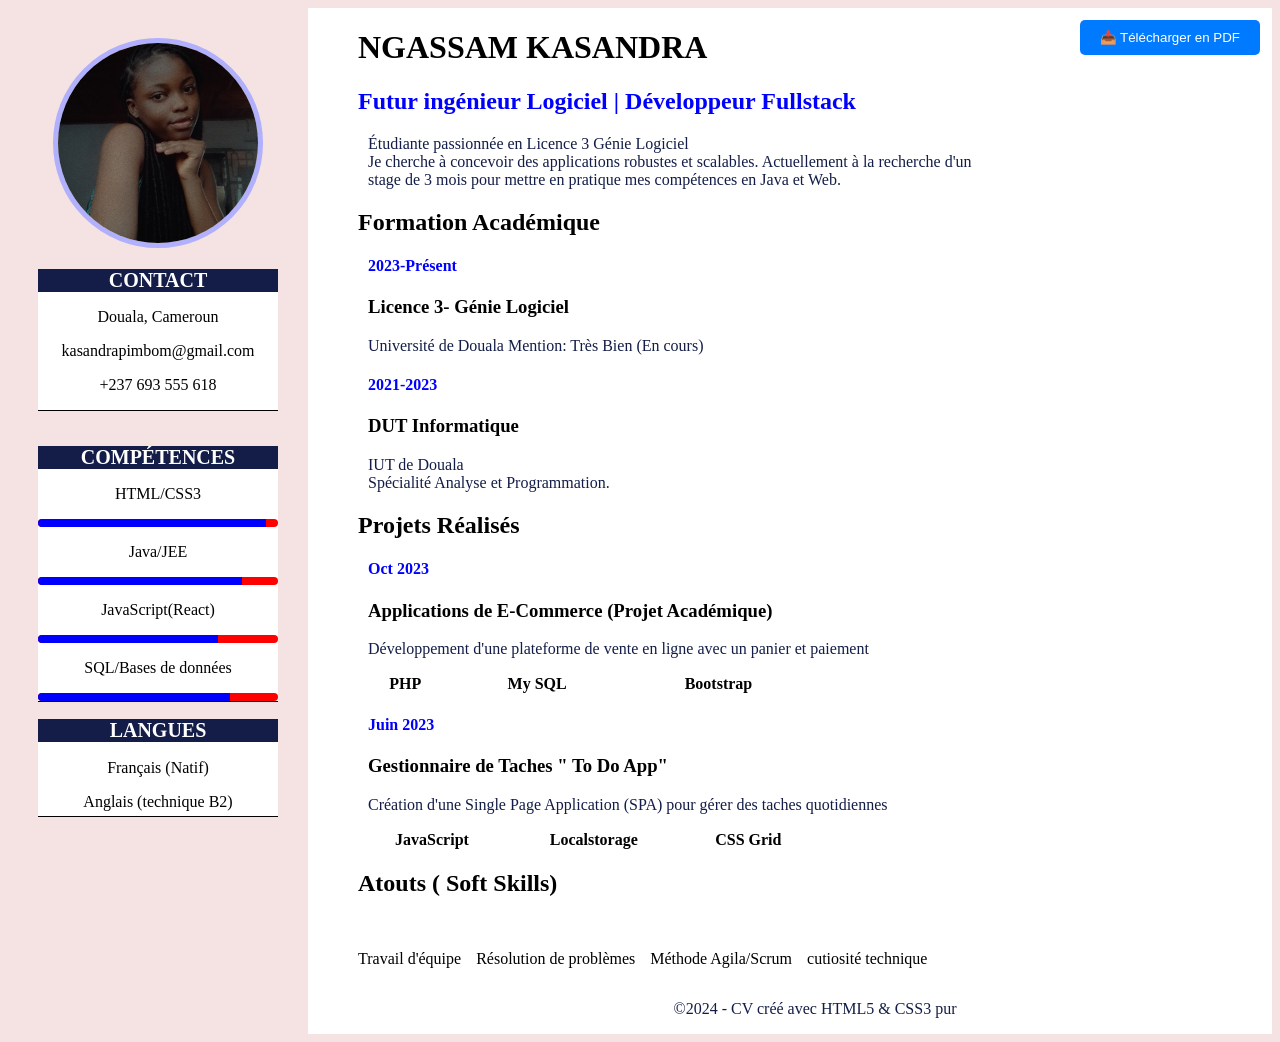
==== ressources/pages/CV.html @ 4127ed94 "index.css" ====
<!DOCTYPE html>
 <html>
 <head>
    <meta charset="UTF-8">
    <meta name="viewport" content="width=device-width, initial-scale=1.0">
    <title>Mon CV</title>
    <link rel="stylesheet" href="cv.css">
</head>
<body>
    <body>
  <button onclick="window.print()" class="download-btn">📥 Télécharger en PDF</button>
    <div class="cv-container"> 
    <aside class="sidebar">
    <img src="kach.jpeg" alt="" class="profile_pic">

 <div class="contact-info"> 
    <h2> CONTACT </h2> 
    <p> Douala, Cameroun</p>
    <p>kasandrapimbom@gmail.com</p>
    <p>+237 693 555 618</p>
    <p></p>
    </div>

    <br>

    <div class="notion">
     <h2>Compétences</h2>

     <div class="skill-box"> 
           <p class="skil"> HTML/CSS3</p>
           <div class="progress-bar" > 
           <div class="progress" style= " width: 95%;"></div>
       </div>
       </div>
        <div class="skill-box"> 
           <p class="skil"> Java/JEE</p>
           <div class="progress-bar" > 
           <div class="progress" style= " width: 85%;"></div>
       </div>
       </div>
        <div class="skill-box"> 
           <p class="skil"> JavaScript(React)</p>
           <div class="progress-bar" > 
           <div class="progress" style= " width: 75%;"></div>
       </div>
       </div>
        <div class="skill-box"> 
           <p class="skil"> SQL/Bases de données</p>
           <div class="progress-bar" > 
           <div class="progress" style= " width: 80%;"></div>
       </div>
       </div>
    </div>

    <div class="a">
     <h2> Langues</h2>
      <P class="skill">Français (Natif) </P>
      <p class="skill">Anglais (technique B2) </p>
    </div>
</aside>
      <main class="main_content">
    <h1> NGASSAM KASANDRA</h1>
    <h2 class=" np"> Futur ingénieur Logiciel | Développeur Fullstack</h2>
        <p class="texte">
            Étudiante passionnée en Licence 3 Génie Logiciel <br>
            Je cherche à concevoir des applications robustes et scalables. Actuellement à la recherche d'un <br>
            stage de 3 mois pour mettre en pratique mes compétences en Java et Web.
        </p>
    
   <div class="b"> <h2> Formation Académique</h2> </div>
    <h4> 2023-Présent </h4>
    <h3>Licence 3- Génie Logiciel</h3>
    <p class="texte">
        Université de Douala Mention: Très Bien (En cours)
    </p>
    <h4>2021-2023</h4>
    <h3> DUT Informatique</h3>
    <p class="texte">
         IUT de Douala <br>
         Spécialité Analyse et Programmation.
    </p> 
     <div class="b"><h2> Projets Réalisés</h2> </div>
    <h4> Oct 2023</h4>
    <h3> Applications de E-Commerce (Projet Académique)</h3>
    <p class="texte"> Développement d'une plateforme de vente en ligne avec un panier et paiement</p>
    <table class="off">
        <tr> 
        <th>PHP</th>
        <th>My SQL</th>
        <th>Bootstrap</th>
        </tr>
    </table>
    <h4> Juin 2023</h4>
    <h3> Gestionnaire de Taches " To Do App" </h3>
    <p class="texte">
         Création d'une Single Page Application (SPA) pour gérer des taches quotidiennes <br>
    </p>
    <table class="off">  
         <th> JavaScript</th>
         <th> Localstorage</th> 
         <th> CSS Grid</th>
    </table>

   <div class="b"> <h2> Atouts ( Soft Skills)</h2> <br> </div>
    <div class="la"> 
         <p>Travail d'équipe </p>
         <p>Résolution de problèmes</p> 
         <p>Méthode Agila/Scrum</p>
         <p>cutiosité technique </p>
     </div>
     <footer>
        <p>&copy;2024 - CV créé avec HTML5 & CSS3 pur </p>
     </footer>
    
     </main>
   </div>
  </body>
---- ressources/pages/cv.css ----
/*---       1.declaration des variables ---*/
:root{
    --principal: rgb(176, 176, 252);
    --secondaire: rgb(19, 29, 71);
    --text: black;
    --bgcolor:rgb(245, 226, 226);

}
body{
    background-color: var(--bgcolor);
    display: flex;
    justify-content: center;
}
.cv-container{
    background-color: white;
    width: 100%;
    display: grid;
    grid-template-columns: 300px 1fr;
}
.sidebar{
    background-color: var(--bgcolor);
    padding: 30px;
    text-align: center;
}
.sidebar h2{
    font-size: 20px;
    margin: bottom 20px ;
    color: white;
    background-color: var(--secondaire);
    text-transform: uppercase;
    border-bottom: 1px;
    
}
.profile_pic{
    width: 200px;
    height: 200px;
    border: 5px solid var(--principal);
    border-radius: 50%;
    object-fit: cover;
}
.profile_pic:hover{
   transform: scale(1.05) rotate(3deg);
   border-color: var(--secondaire);
}
.contact-info,.notion,.a{
    background-color: white;
    border-bottom: 1px solid black;

}
.skill{
  margin-bottom: 5px;

}
.progress-bar{
    width: 100%;
    height: 8px;
    background-color: red;
    border-radius: 4px;
    overflow: hidden;
}
.progress{
    height: 100%;
    width: 0%;
    background-color: blue;
}
.main_content{
    padding-left: 50px;
}
.texte{
    color:var(--secondaire);
    padding-left: 10px;
}
.np{
    color: blue;
}
.off{
  border-collapse: collapse;
  width: 50%;
  padding-left: 10px;
  
}
.la{
    display: flex;
    gap: 15px;
}
h3{
    padding-left: 10px;
}
h4{
    color: blue;
    padding-left: 10px;
}
.download-btn {
  position: fixed;
  top: 20px;
  right: 20px;
  background: #007bff;
  color: white;
  padding: 10px 20px;
  border: none;
  border-radius: 5px;
  cursor: pointer;
  z-index: 1000;
}

/* Quand on imprime, on cache le bouton */
@media print {
  .download-btn { display: none; }
}
footer{
    text-align: center;
    color: var(--secondaire);
}
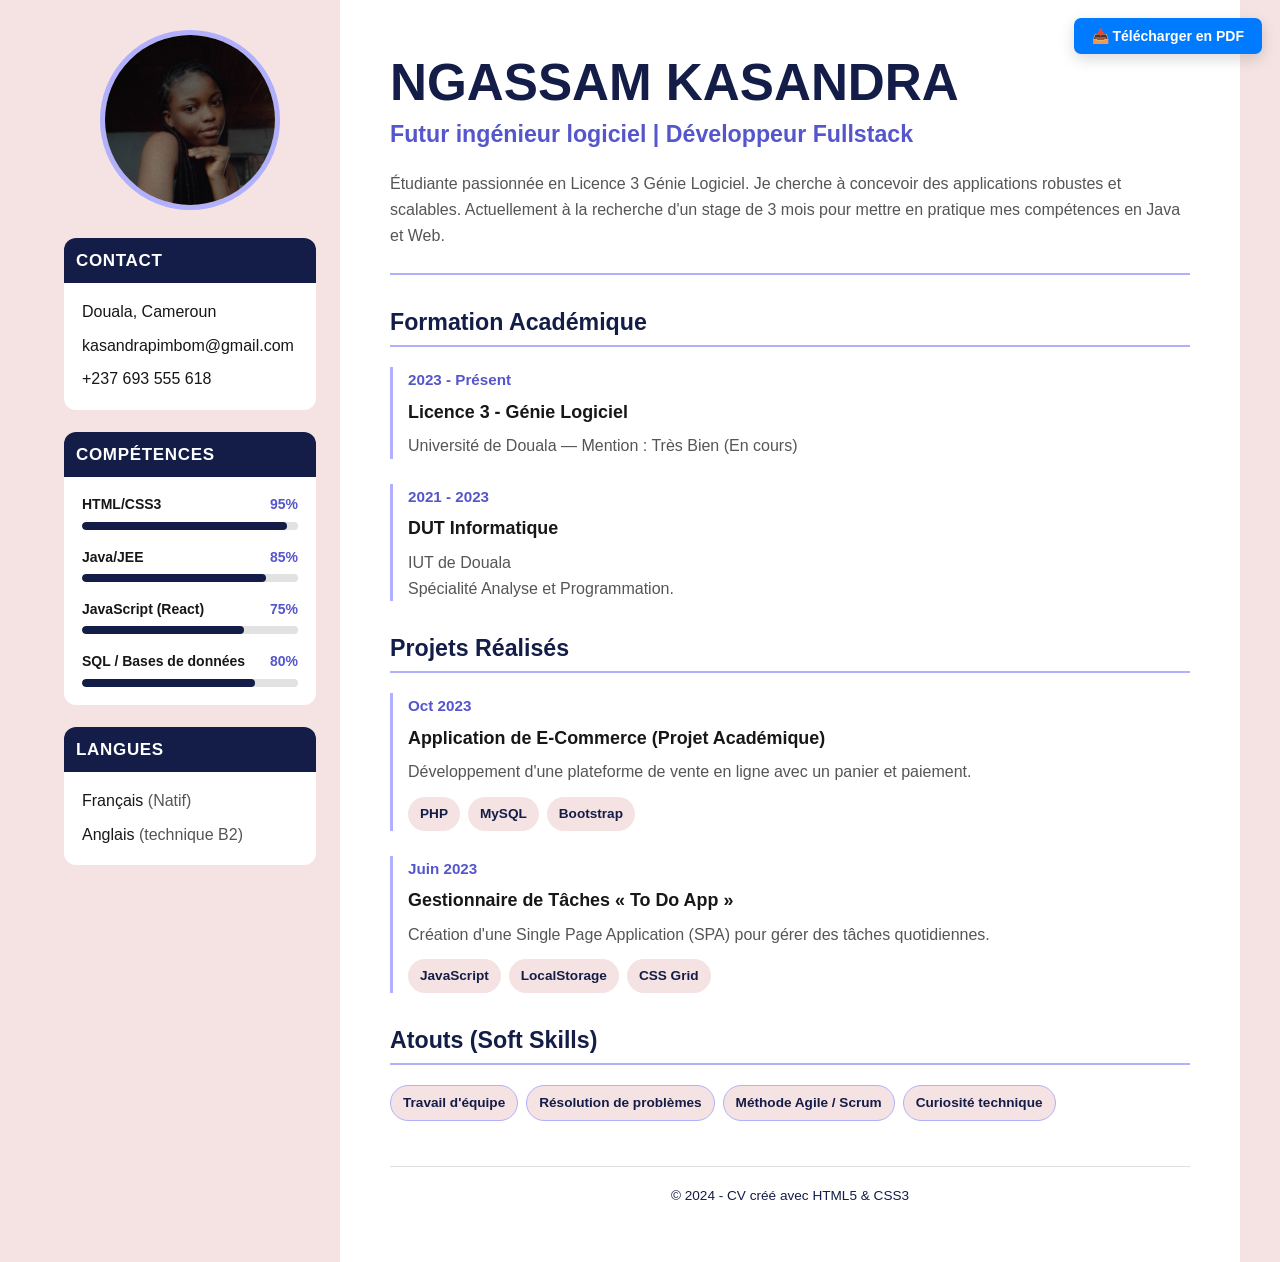
==== commit fbad6add: "CV.html" ====
--- a/ressources/pages/CV.html
+++ b/ressources/pages/CV.html
@@ -1,118 +1,195 @@
 <!DOCTYPE html>
- <html>
- <head>
+<html lang="fr">
+<head>
     <meta charset="UTF-8">
     <meta name="viewport" content="width=device-width, initial-scale=1.0">
-    <title>Mon CV</title>
+    <title>CV - Ngassam Kasandra</title>
     <link rel="stylesheet" href="cv.css">
 </head>
+
 <body>
-    <body>
-  <button onclick="window.print()" class="download-btn">📥 Télécharger en PDF</button>
-    <div class="cv-container"> 
-    <aside class="sidebar">
-    <img src="kach.jpeg" alt="" class="profile_pic">
 
- <div class="contact-info"> 
-    <h2> CONTACT </h2> 
-    <p> Douala, Cameroun</p>
-    <p>kasandrapimbom@gmail.com</p>
-    <p>+237 693 555 618</p>
-    <p></p>
-    </div>
+    <button type="button" onclick="window.print()" class="download-btn">
+        📥 Télécharger en PDF
+    </button>
 
-    <br>
+    <main class="cv-container">
 
-    <div class="notion">
-     <h2>Compétences</h2>
+        <!-- ================= SIDEBAR ================= -->
+        <aside class="sidebar">
 
-     <div class="skill-box"> 
-           <p class="skil"> HTML/CSS3</p>
-           <div class="progress-bar" > 
-           <div class="progress" style= " width: 95%;"></div>
-       </div>
-       </div>
-        <div class="skill-box"> 
-           <p class="skil"> Java/JEE</p>
-           <div class="progress-bar" > 
-           <div class="progress" style= " width: 85%;"></div>
-       </div>
-       </div>
-        <div class="skill-box"> 
-           <p class="skil"> JavaScript(React)</p>
-           <div class="progress-bar" > 
-           <div class="progress" style= " width: 75%;"></div>
-       </div>
-       </div>
-        <div class="skill-box"> 
-           <p class="skil"> SQL/Bases de données</p>
-           <div class="progress-bar" > 
-           <div class="progress" style= " width: 80%;"></div>
-       </div>
-       </div>
-    </div>
+            <img src="kach.jpeg"
+                 alt="Photo de Kasandra Pimbom"
+                 class="profile-pic">
 
-    <div class="a">
-     <h2> Langues</h2>
-      <P class="skill">Français (Natif) </P>
-      <p class="skill">Anglais (technique B2) </p>
-    </div>
-</aside>
-      <main class="main_content">
-    <h1> NGASSAM KASANDRA</h1>
-    <h2 class=" np"> Futur ingénieur Logiciel | Développeur Fullstack</h2>
-        <p class="texte">
-            Étudiante passionnée en Licence 3 Génie Logiciel <br>
-            Je cherche à concevoir des applications robustes et scalables. Actuellement à la recherche d'un <br>
-            stage de 3 mois pour mettre en pratique mes compétences en Java et Web.
-        </p>
-    
-   <div class="b"> <h2> Formation Académique</h2> </div>
-    <h4> 2023-Présent </h4>
-    <h3>Licence 3- Génie Logiciel</h3>
-    <p class="texte">
-        Université de Douala Mention: Très Bien (En cours)
-    </p>
-    <h4>2021-2023</h4>
-    <h3> DUT Informatique</h3>
-    <p class="texte">
-         IUT de Douala <br>
-         Spécialité Analyse et Programmation.
-    </p> 
-     <div class="b"><h2> Projets Réalisés</h2> </div>
-    <h4> Oct 2023</h4>
-    <h3> Applications de E-Commerce (Projet Académique)</h3>
-    <p class="texte"> Développement d'une plateforme de vente en ligne avec un panier et paiement</p>
-    <table class="off">
-        <tr> 
-        <th>PHP</th>
-        <th>My SQL</th>
-        <th>Bootstrap</th>
-        </tr>
-    </table>
-    <h4> Juin 2023</h4>
-    <h3> Gestionnaire de Taches " To Do App" </h3>
-    <p class="texte">
-         Création d'une Single Page Application (SPA) pour gérer des taches quotidiennes <br>
-    </p>
-    <table class="off">  
-         <th> JavaScript</th>
-         <th> Localstorage</th> 
-         <th> CSS Grid</th>
-    </table>
+            <!-- Contact -->
+            <section class="sidebar-card">
+                <h2>Contact</h2>
 
-   <div class="b"> <h2> Atouts ( Soft Skills)</h2> <br> </div>
-    <div class="la"> 
-         <p>Travail d'équipe </p>
-         <p>Résolution de problèmes</p> 
-         <p>Méthode Agila/Scrum</p>
-         <p>cutiosité technique </p>
-     </div>
-     <footer>
-        <p>&copy;2024 - CV créé avec HTML5 & CSS3 pur </p>
-     </footer>
-    
-     </main>
-   </div>
-  </body>
-   +                <div class="contact-info">
+                    <p>Douala, Cameroun</p>
+                    <p>
+                        <a href="mailto:kasandrapimbom@gmail.com">
+                            kasandrapimbom@gmail.com
+                        </a>
+                    </p>
+                    <p>
+                        <a href="tel:+237693555618">
+                            +237 693 555 618
+                        </a>
+                    </p>
+                </div>
+            </section>
+
+            <!-- Compétences -->
+            <section class="sidebar-card">
+                <h2>Compétences</h2>
+
+                <div class="skill">
+                    <div class="skill-header">
+                        <span>HTML/CSS3</span>
+                        <span>95%</span>
+                    </div>
+                    <div class="progress-bar">
+                        <div class="progress" style="width: 95%;"></div>
+                    </div>
+                </div>
+
+                <div class="skill">
+                    <div class="skill-header">
+                        <span>Java/JEE</span>
+                        <span>85%</span>
+                    </div>
+                    <div class="progress-bar">
+                        <div class="progress" style="width: 85%;"></div>
+                    </div>
+                </div>
+
+                <div class="skill">
+                    <div class="skill-header">
+                        <span>JavaScript (React)</span>
+                        <span>75%</span>
+                    </div>
+                    <div class="progress-bar">
+                        <div class="progress" style="width: 75%;"></div>
+                    </div>
+                </div>
+
+                <div class="skill">
+                    <div class="skill-header">
+                        <span>SQL / Bases de données</span>
+                        <span>80%</span>
+                    </div>
+                    <div class="progress-bar">
+                        <div class="progress" style="width: 80%;"></div>
+                    </div>
+                </div>
+            </section>
+
+            <!-- Langues -->
+            <section class="sidebar-card">
+                <h2>Langues</h2>
+
+                <p class="language">Français <span>(Natif)</span></p>
+                <p class="language">Anglais <span>(technique B2)</span></p>
+            </section>
+
+        </aside>
+
+
+        <!-- ================= CONTENU PRINCIPAL ================= -->
+        <section class="main-content">
+
+            <header class="profile-header">
+                <h1>NGASSAM KASANDRA</h1>
+                <h2>Futur ingénieur logiciel | Développeur Fullstack</h2>
+
+                <p>
+                    Étudiante passionnée en Licence 3 Génie Logiciel.
+                    Je cherche à concevoir des applications robustes et scalables.
+                    Actuellement à la recherche d'un stage de 3 mois pour mettre
+                    en pratique mes compétences en Java et Web.
+                </p>
+            </header>
+
+
+            <!-- Formation -->
+            <section class="cv-section">
+                <h2 class="section-heading">Formation Académique</h2>
+
+                <article class="timeline-item">
+                    <span class="date">2023 - Présent</span>
+                    <h3>Licence 3 - Génie Logiciel</h3>
+                    <p>Université de Douala — Mention : Très Bien (En cours)</p>
+                </article>
+
+                <article class="timeline-item">
+                    <span class="date">2021 - 2023</span>
+                    <h3>DUT Informatique</h3>
+                    <p>
+                        IUT de Douala<br>
+                        Spécialité Analyse et Programmation.
+                    </p>
+                </article>
+            </section>
+
+
+            <!-- Projets -->
+            <section class="cv-section">
+                <h2 class="section-heading">Projets Réalisés</h2>
+
+                <article class="timeline-item">
+                    <span class="date">Oct 2023</span>
+                    <h3>Application de E-Commerce (Projet Académique)</h3>
+                    <p>
+                        Développement d'une plateforme de vente en ligne
+                        avec un panier et paiement.
+                    </p>
+
+                    <div class="technologies" aria-label="Technologies utilisées">
+                        <span>PHP</span>
+                        <span>MySQL</span>
+                        <span>Bootstrap</span>
+                    </div>
+                </article>
+
+                <article class="timeline-item">
+                    <span class="date">Juin 2023</span>
+                    <h3>Gestionnaire de Tâches « To Do App »</h3>
+                    <p>
+                        Création d'une Single Page Application (SPA)
+                        pour gérer des tâches quotidiennes.
+                    </p>
+
+                    <div class="technologies" aria-label="Technologies utilisées">
+                        <span>JavaScript</span>
+                        <span>LocalStorage</span>
+                        <span>CSS Grid</span>
+                    </div>
+                </article>
+            </section>
+
+
+            <!-- Soft skills -->
+            <section class="cv-section">
+                <h2 class="section-heading">Atouts (Soft Skills)</h2>
+
+                <div class="soft-skills">
+                    <span>Travail d'équipe</span>
+                    <span>Résolution de problèmes</span>
+                    <span>Méthode Agile / Scrum</span>
+                    <span>Curiosité technique</span>
+                </div>
+            </section>
+
+
+            <footer class="cv-footer">
+                <p>&copy; 2024 - CV créé avec HTML5 &amp; CSS3</p>
+            </footer>
+
+        </section>
+
+    </main>
+
+</body>
+</html>
--- a/ressources/pages/cv.css
+++ b/ressources/pages/cv.css
@@ -1,116 +1,520 @@
-/*---       1.declaration des variables ---*/
-:root{
+/* =========================================================
+   CV - CSS RESPONSIVE
+   ========================================================= */
+
+:root {
     --principal: rgb(176, 176, 252);
     --secondaire: rgb(19, 29, 71);
-    --text: black;
-    --bgcolor:rgb(245, 226, 226);
-
-}
-body{
-    background-color: var(--bgcolor);
-    display: flex;
-    justify-content: center;
-}
-.cv-container{
-    background-color: white;
-    width: 100%;
+    --text: #171717;
+    --muted: #555;
+    --bgcolor: rgb(245, 226, 226);
+    --white: #fff;
+    --border: #dedede;
+}
+
+/* ================= RESET ================= */
+
+* {
+    margin: 0;
+    padding: 0;
+    box-sizing: border-box;
+}
+
+html {
+    scroll-behavior: smooth;
+}
+
+body {
+    min-height: 100vh;
+    margin: 0;
+
+    font-family: Arial, Helvetica, sans-serif;
+    color: var(--text);
+    background: var(--bgcolor);
+    line-height: 1.6;
+}
+
+a {
+    color: inherit;
+    text-decoration: none;
+}
+
+/* ================= CV ================= */
+
+.cv-container {
+    width: min(1200px, 100%);
+    min-height: 100vh;
+    margin: 0 auto;
+
     display: grid;
-    grid-template-columns: 300px 1fr;
-}
-.sidebar{
-    background-color: var(--bgcolor);
-    padding: 30px;
-    text-align: center;
-}
-.sidebar h2{
-    font-size: 20px;
-    margin: bottom 20px ;
-    color: white;
-    background-color: var(--secondaire);
-    text-transform: uppercase;
-    border-bottom: 1px;
-    
-}
-.profile_pic{
-    width: 200px;
-    height: 200px;
+    grid-template-columns: 300px minmax(0, 1fr);
+
+    background: var(--white);
+}
+
+/* ================= SIDEBAR ================= */
+
+.sidebar {
+    padding: 30px 24px;
+    background: var(--bgcolor);
+}
+
+.profile-pic {
+    display: block;
+
+    width: 180px;
+    height: 180px;
+
+    margin: 0 auto 28px;
+
+    object-fit: cover;
+    object-position: top;
+
     border: 5px solid var(--principal);
     border-radius: 50%;
-    object-fit: cover;
-}
-.profile_pic:hover{
-   transform: scale(1.05) rotate(3deg);
-   border-color: var(--secondaire);
-}
-.contact-info,.notion,.a{
-    background-color: white;
-    border-bottom: 1px solid black;
-
-}
-.skill{
-  margin-bottom: 5px;
-
-}
-.progress-bar{
+
+    transition: transform 0.25s ease, border-color 0.25s ease;
+}
+
+.profile-pic:hover {
+    transform: scale(1.04);
+    border-color: var(--secondaire);
+}
+
+.sidebar-card {
+    margin-bottom: 22px;
+    padding: 18px;
+
+    background: var(--white);
+    border-radius: 12px;
+}
+
+.sidebar-card h2 {
+    margin: -18px -18px 16px;
+    padding: 9px 12px;
+
+    color: var(--white);
+    background: var(--secondaire);
+
+    border-radius: 12px 12px 0 0;
+
+    font-size: 17px;
+    font-weight: 700;
+    text-transform: uppercase;
+    letter-spacing: 0.04em;
+}
+
+.contact-info p {
+    margin-bottom: 8px;
+    overflow-wrap: anywhere;
+}
+
+.contact-info p:last-child {
+    margin-bottom: 0;
+}
+
+.contact-info a:hover {
+    color: #5555cc;
+}
+
+/* ================= COMPÉTENCES ================= */
+
+.skill {
+    margin-bottom: 16px;
+}
+
+.skill:last-child {
+    margin-bottom: 0;
+}
+
+.skill-header {
+    display: flex;
+    justify-content: space-between;
+    gap: 10px;
+
+    margin-bottom: 6px;
+
+    font-size: 14px;
+    font-weight: 600;
+}
+
+.skill-header span:last-child {
+    color: #5555cc;
+}
+
+.progress-bar {
     width: 100%;
     height: 8px;
-    background-color: red;
-    border-radius: 4px;
+
     overflow: hidden;
-}
-.progress{
+
+    background: #e2e2e2;
+    border-radius: 20px;
+}
+
+.progress {
     height: 100%;
-    width: 0%;
-    background-color: blue;
-}
-.main_content{
-    padding-left: 50px;
-}
-.texte{
-    color:var(--secondaire);
-    padding-left: 10px;
-}
-.np{
-    color: blue;
-}
-.off{
-  border-collapse: collapse;
-  width: 50%;
-  padding-left: 10px;
-  
-}
-.la{
+    background: var(--secondaire);
+    border-radius: inherit;
+}
+
+/* ================= LANGUES ================= */
+
+.language {
+    margin-bottom: 8px;
+}
+
+.language:last-child {
+    margin-bottom: 0;
+}
+
+.language span {
+    color: var(--muted);
+}
+
+/* ================= CONTENU PRINCIPAL ================= */
+
+.main-content {
+    min-width: 0;
+    padding: 55px 50px;
+}
+
+.profile-header {
+    padding-bottom: 25px;
+    border-bottom: 2px solid var(--principal);
+}
+
+.profile-header h1 {
+    margin-bottom: 5px;
+
+    color: var(--secondaire);
+    font-size: clamp(2rem, 4vw, 3.2rem);
+    line-height: 1.1;
+}
+
+.profile-header h2 {
+    margin-bottom: 18px;
+
+    color: #5555cc;
+    font-size: clamp(1rem, 2vw, 1.45rem);
+    font-weight: 600;
+}
+
+.profile-header p {
+    max-width: 800px;
+    color: var(--muted);
+}
+
+/* ================= SECTIONS ================= */
+
+.cv-section {
+    margin-top: 32px;
+}
+
+.section-heading {
+    margin-bottom: 20px;
+    padding-bottom: 8px;
+
+    color: var(--secondaire);
+
+    font-size: 1.45rem;
+    line-height: 1.3;
+
+    border-bottom: 2px solid var(--principal);
+}
+
+.timeline-item {
+    position: relative;
+
+    margin-bottom: 25px;
+    padding-left: 15px;
+
+    border-left: 3px solid var(--principal);
+}
+
+.timeline-item:last-child {
+    margin-bottom: 0;
+}
+
+.date {
+    display: inline-block;
+    margin-bottom: 5px;
+
+    color: #5555cc;
+    font-size: 0.95rem;
+    font-weight: 700;
+}
+
+.timeline-item h3 {
+    margin-bottom: 7px;
+
+    color: var(--text);
+    font-size: 1.12rem;
+}
+
+.timeline-item p {
+    color: var(--muted);
+}
+
+/* ================= TECHNOLOGIES ================= */
+
+.technologies,
+.soft-skills {
     display: flex;
-    gap: 15px;
-}
-h3{
-    padding-left: 10px;
-}
-h4{
-    color: blue;
-    padding-left: 10px;
-}
-.download-btn {
-  position: fixed;
-  top: 20px;
-  right: 20px;
-  background: #007bff;
-  color: white;
-  padding: 10px 20px;
-  border: none;
-  border-radius: 5px;
-  cursor: pointer;
-  z-index: 1000;
-}
-
-/* Quand on imprime, on cache le bouton */
-@media print {
-  .download-btn { display: none; }
-}
-footer{
+    flex-wrap: wrap;
+    gap: 8px;
+}
+
+.technologies {
+    margin-top: 12px;
+}
+
+.technologies span,
+.soft-skills span {
+    display: inline-block;
+
+    padding: 6px 12px;
+
+    color: var(--secondaire);
+    background: var(--bgcolor);
+
+    border-radius: 20px;
+
+    font-size: 0.85rem;
+    font-weight: 600;
+}
+
+/* ================= SOFT SKILLS ================= */
+
+.soft-skills span {
+    border: 1px solid var(--principal);
+}
+
+/* ================= FOOTER ================= */
+
+.cv-footer {
+    margin-top: 45px;
+    padding-top: 18px;
+
     text-align: center;
     color: var(--secondaire);
-}
-
-
-
+
+    border-top: 1px solid var(--border);
+}
+
+.cv-footer p {
+    font-size: 0.85rem;
+}
+
+/* ================= BOUTON PDF ================= */
+
+.download-btn {
+    position: fixed;
+    top: 18px;
+    right: 18px;
+
+    z-index: 1000;
+
+    padding: 10px 18px;
+
+    border: none;
+    border-radius: 7px;
+
+    color: var(--white);
+    background: #007bff;
+
+    font-size: 14px;
+    font-weight: 600;
+
+    cursor: pointer;
+
+    box-shadow: 0 5px 15px rgba(0, 0, 0, 0.15);
+}
+
+.download-btn:hover {
+    opacity: 0.9;
+}
+
+/* =========================================================
+   TABLETTE
+   ========================================================= */
+
+@media (max-width: 900px) {
+
+    .cv-container {
+        grid-template-columns: 240px minmax(0, 1fr);
+    }
+
+    .sidebar {
+        padding: 25px 16px;
+    }
+
+    .profile-pic {
+        width: 145px;
+        height: 145px;
+    }
+
+    .main-content {
+        padding: 45px 28px;
+    }
+}
+
+/* =========================================================
+   MOBILE
+   ========================================================= */
+
+@media (max-width: 700px) {
+
+    body {
+        background: var(--white);
+    }
+
+    .cv-container {
+        display: flex;
+        flex-direction: column;
+        width: 100%;
+    }
+
+    .sidebar {
+        width: 100%;
+        padding: 75px 20px 25px;
+    }
+
+    .profile-pic {
+        width: 150px;
+        height: 150px;
+    }
+
+    .sidebar-card {
+        max-width: 600px;
+        margin-left: auto;
+        margin-right: auto;
+    }
+
+    .main-content {
+        width: 100%;
+        padding: 30px 20px;
+    }
+
+    .profile-header {
+        text-align: center;
+    }
+
+    .profile-header h1 {
+        font-size: 2rem;
+    }
+
+    .profile-header h2 {
+        font-size: 1.05rem;
+    }
+
+    .profile-header p {
+        text-align: left;
+    }
+
+    .section-heading {
+        font-size: 1.3rem;
+    }
+
+    .download-btn {
+        position: absolute;
+        top: 15px;
+        right: 15px;
+    }
+}
+
+/* =========================================================
+   PETIT MOBILE
+   ========================================================= */
+
+@media (max-width: 400px) {
+
+    .sidebar {
+        padding-left: 14px;
+        padding-right: 14px;
+    }
+
+    .main-content {
+        padding-left: 14px;
+        padding-right: 14px;
+    }
+
+    .sidebar-card {
+        padding: 15px;
+    }
+
+    .sidebar-card h2 {
+        margin: -15px -15px 15px;
+    }
+
+    .profile-header h1 {
+        font-size: 1.7rem;
+    }
+
+    .timeline-item h3 {
+        font-size: 1rem;
+    }
+
+    .download-btn {
+        padding: 8px 12px;
+        font-size: 12px;
+    }
+}
+
+/* =========================================================
+   IMPRESSION / PDF
+   ========================================================= */
+
+@media print {
+
+    @page {
+        margin: 0;
+        size: A4;
+    }
+
+    body {
+        background: white;
+        font-size: 11px;
+    }
+
+    .download-btn {
+        display: none;
+    }
+
+    .cv-container {
+        width: 100%;
+        min-height: 0;
+        margin: 0;
+        display: grid;
+        grid-template-columns: 250px minmax(0, 1fr);
+    }
+
+    .sidebar {
+        padding: 20px 15px;
+    }
+
+    .profile-pic {
+        width: 130px;
+        height: 130px;
+    }
+
+    .main-content {
+        padding: 25px 30px;
+    }
+
+    .cv-section {
+        margin-top: 20px;
+    }
+
+    .timeline-item {
+        break-inside: avoid;
+    }
+
+    .sidebar-card {
+        break-inside: avoid;
+    }
+
+    .cv-footer {
+        margin-top: 20px;
+    }
+}
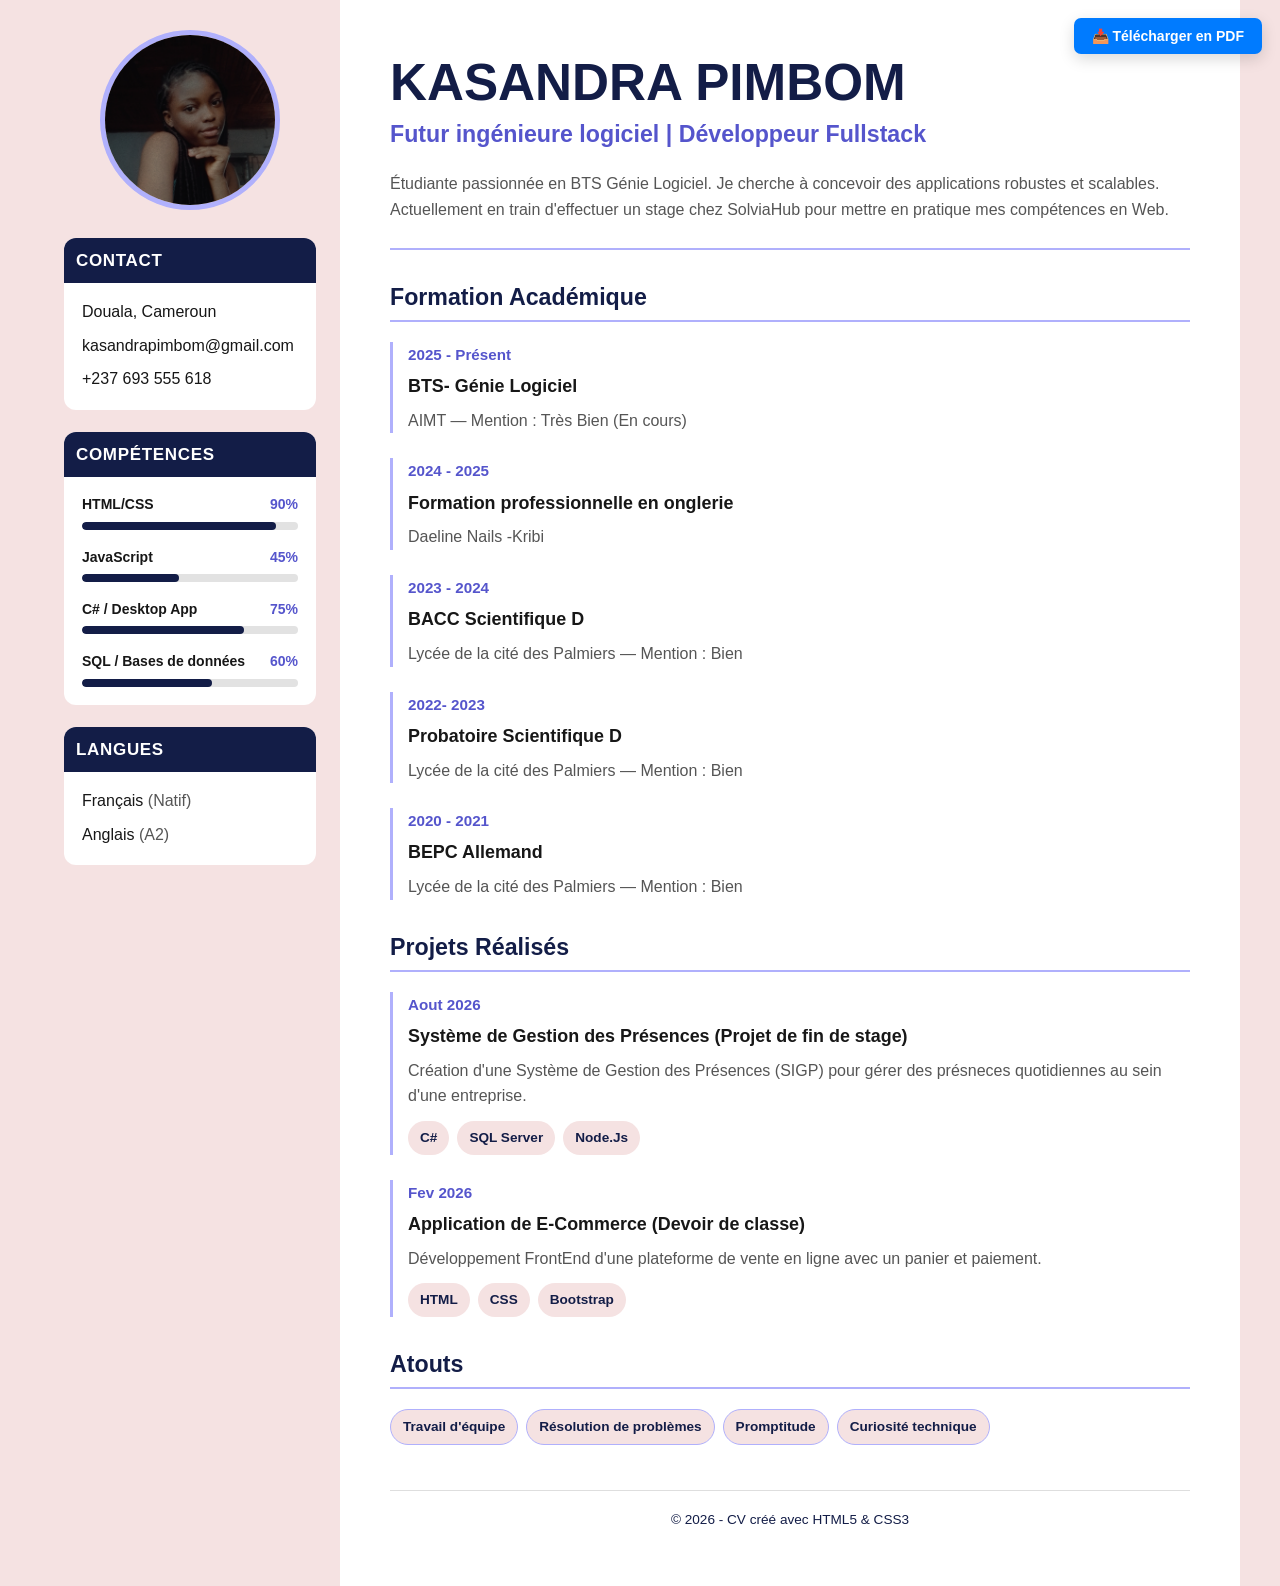
==== commit 78aed3bd: "CV.html" ====
--- a/ressources/pages/CV.html
+++ b/ressources/pages/CV.html
@@ -3,7 +3,7 @@
 <head>
     <meta charset="UTF-8">
     <meta name="viewport" content="width=device-width, initial-scale=1.0">
-    <title>CV - Ngassam Kasandra</title>
+    <title>CV - Kasandra Pimbom</title>
     <link rel="stylesheet" href="cv.css">
 </head>
 
@@ -47,27 +47,27 @@
 
                 <div class="skill">
                     <div class="skill-header">
-                        <span>HTML/CSS3</span>
-                        <span>95%</span>
-                    </div>
-                    <div class="progress-bar">
-                        <div class="progress" style="width: 95%;"></div>
-                    </div>
-                </div>
-
-                <div class="skill">
-                    <div class="skill-header">
-                        <span>Java/JEE</span>
-                        <span>85%</span>
-                    </div>
-                    <div class="progress-bar">
-                        <div class="progress" style="width: 85%;"></div>
-                    </div>
-                </div>
-
-                <div class="skill">
-                    <div class="skill-header">
-                        <span>JavaScript (React)</span>
+                        <span>HTML/CSS</span>
+                        <span>90%</span>
+                    </div>
+                    <div class="progress-bar">
+                        <div class="progress" style="width: 90%;"></div>
+                    </div>
+                </div>
+
+                <div class="skill">
+                    <div class="skill-header">
+                        <span>JavaScript</span>
+                        <span>45%</span>
+                    </div>
+                    <div class="progress-bar">
+                        <div class="progress" style="width: 45%;"></div>
+                    </div>
+                </div>
+
+                <div class="skill">
+                    <div class="skill-header">
+                        <span>C# / Desktop App</span>
                         <span>75%</span>
                     </div>
                     <div class="progress-bar">
@@ -78,10 +78,10 @@
                 <div class="skill">
                     <div class="skill-header">
                         <span>SQL / Bases de données</span>
-                        <span>80%</span>
-                    </div>
-                    <div class="progress-bar">
-                        <div class="progress" style="width: 80%;"></div>
+                        <span>60%</span>
+                    </div>
+                    <div class="progress-bar">
+                        <div class="progress" style="width: 60%;"></div>
                     </div>
                 </div>
             </section>
@@ -91,7 +91,7 @@
                 <h2>Langues</h2>
 
                 <p class="language">Français <span>(Natif)</span></p>
-                <p class="language">Anglais <span>(technique B2)</span></p>
+                <p class="language">Anglais <span>(A2)</span></p>
             </section>
 
         </aside>
@@ -101,14 +101,14 @@
         <section class="main-content">
 
             <header class="profile-header">
-                <h1>NGASSAM KASANDRA</h1>
-                <h2>Futur ingénieur logiciel | Développeur Fullstack</h2>
+                <h1>KASANDRA PIMBOM</h1>
+                <h2>Futur ingénieure logiciel | Développeur Fullstack</h2>
 
                 <p>
-                    Étudiante passionnée en Licence 3 Génie Logiciel.
+                    Étudiante passionnée en BTS Génie Logiciel.
                     Je cherche à concevoir des applications robustes et scalables.
-                    Actuellement à la recherche d'un stage de 3 mois pour mettre
-                    en pratique mes compétences en Java et Web.
+                    Actuellement en train d'effectuer un stage chez SolviaHub pour mettre
+                    en pratique mes compétences en Web.
                 </p>
             </header>
 
@@ -118,18 +118,35 @@
                 <h2 class="section-heading">Formation Académique</h2>
 
                 <article class="timeline-item">
-                    <span class="date">2023 - Présent</span>
-                    <h3>Licence 3 - Génie Logiciel</h3>
-                    <p>Université de Douala — Mention : Très Bien (En cours)</p>
-                </article>
-
-                <article class="timeline-item">
-                    <span class="date">2021 - 2023</span>
-                    <h3>DUT Informatique</h3>
-                    <p>
-                        IUT de Douala<br>
-                        Spécialité Analyse et Programmation.
-                    </p>
+                    <span class="date">2025 - Présent</span>
+                    <h3> BTS- Génie Logiciel</h3>
+                    <p>AIMT — Mention : Très Bien (En cours)</p>
+                </article>
+
+                 <article class="timeline-item">
+                    <span class="date">2024 - 2025 </span>
+                    <h3> Formation professionnelle en onglerie</h3>
+                    <p>Daeline Nails -Kribi</p>
+                </article>
+
+              <article class="timeline-item">
+                    <span class="date">2023 - 2024 </span>
+                    <h3> BACC Scientifique D</h3>
+                    <p>Lycée de la cité des Palmiers — Mention : Bien</p>
+                </article>
+
+                <article class="timeline-item">
+                    <span class="date">2022- 2023 </span>
+                    <h3> Probatoire Scientifique D</h3>
+                    <p>Lycée de la cité des Palmiers — Mention : Bien</p>
+                </article>
+
+
+                <article class="timeline-item">
+                    <span class="date">2020 - 2021</span>
+                    <h3> BEPC Allemand</h3>
+                    <p>Lycée de la cité des Palmiers — Mention : Bien</p>
+
                 </article>
             </section>
 
@@ -137,54 +154,55 @@
             <!-- Projets -->
             <section class="cv-section">
                 <h2 class="section-heading">Projets Réalisés</h2>
-
-                <article class="timeline-item">
-                    <span class="date">Oct 2023</span>
-                    <h3>Application de E-Commerce (Projet Académique)</h3>
-                    <p>
-                        Développement d'une plateforme de vente en ligne
+                <article class="timeline-item">
+                    <span class="date">Aout 2026</span>
+                    <h3>Système de Gestion des Présences (Projet de fin de stage)</h3>
+                    <p>
+                        Création d'une Système de Gestion des Présences (SIGP)
+                        pour gérer des présneces quotidiennes au sein d'une entreprise.
+                    </p>
+
+                    <div class="technologies" aria-label="Technologies utilisées">
+                        <span>C#</span>
+                        <span>SQL Server</span>
+                        <span>Node.Js</span>
+                    </div>
+                </article>
+
+                <article class="timeline-item">
+                    <span class="date">Fev 2026</span>
+                    <h3>Application de E-Commerce (Devoir de classe)</h3>
+                    <p>
+                        Développement FrontEnd d'une plateforme de vente en ligne
                         avec un panier et paiement.
                     </p>
 
                     <div class="technologies" aria-label="Technologies utilisées">
-                        <span>PHP</span>
-                        <span>MySQL</span>
+                        <span>HTML</span>
+                        <span>CSS</span>
                         <span>Bootstrap</span>
                     </div>
                 </article>
 
-                <article class="timeline-item">
-                    <span class="date">Juin 2023</span>
-                    <h3>Gestionnaire de Tâches « To Do App »</h3>
-                    <p>
-                        Création d'une Single Page Application (SPA)
-                        pour gérer des tâches quotidiennes.
-                    </p>
-
-                    <div class="technologies" aria-label="Technologies utilisées">
-                        <span>JavaScript</span>
-                        <span>LocalStorage</span>
-                        <span>CSS Grid</span>
-                    </div>
-                </article>
+                
             </section>
 
 
             <!-- Soft skills -->
             <section class="cv-section">
-                <h2 class="section-heading">Atouts (Soft Skills)</h2>
+                <h2 class="section-heading">Atouts</h2>
 
                 <div class="soft-skills">
                     <span>Travail d'équipe</span>
                     <span>Résolution de problèmes</span>
-                    <span>Méthode Agile / Scrum</span>
+                    <span>Promptitude</span>
                     <span>Curiosité technique</span>
                 </div>
             </section>
 
 
             <footer class="cv-footer">
-                <p>&copy; 2024 - CV créé avec HTML5 &amp; CSS3</p>
+                <p>&copy; 2026 - CV créé avec HTML5 &amp; CSS3</p>
             </footer>
 
         </section>
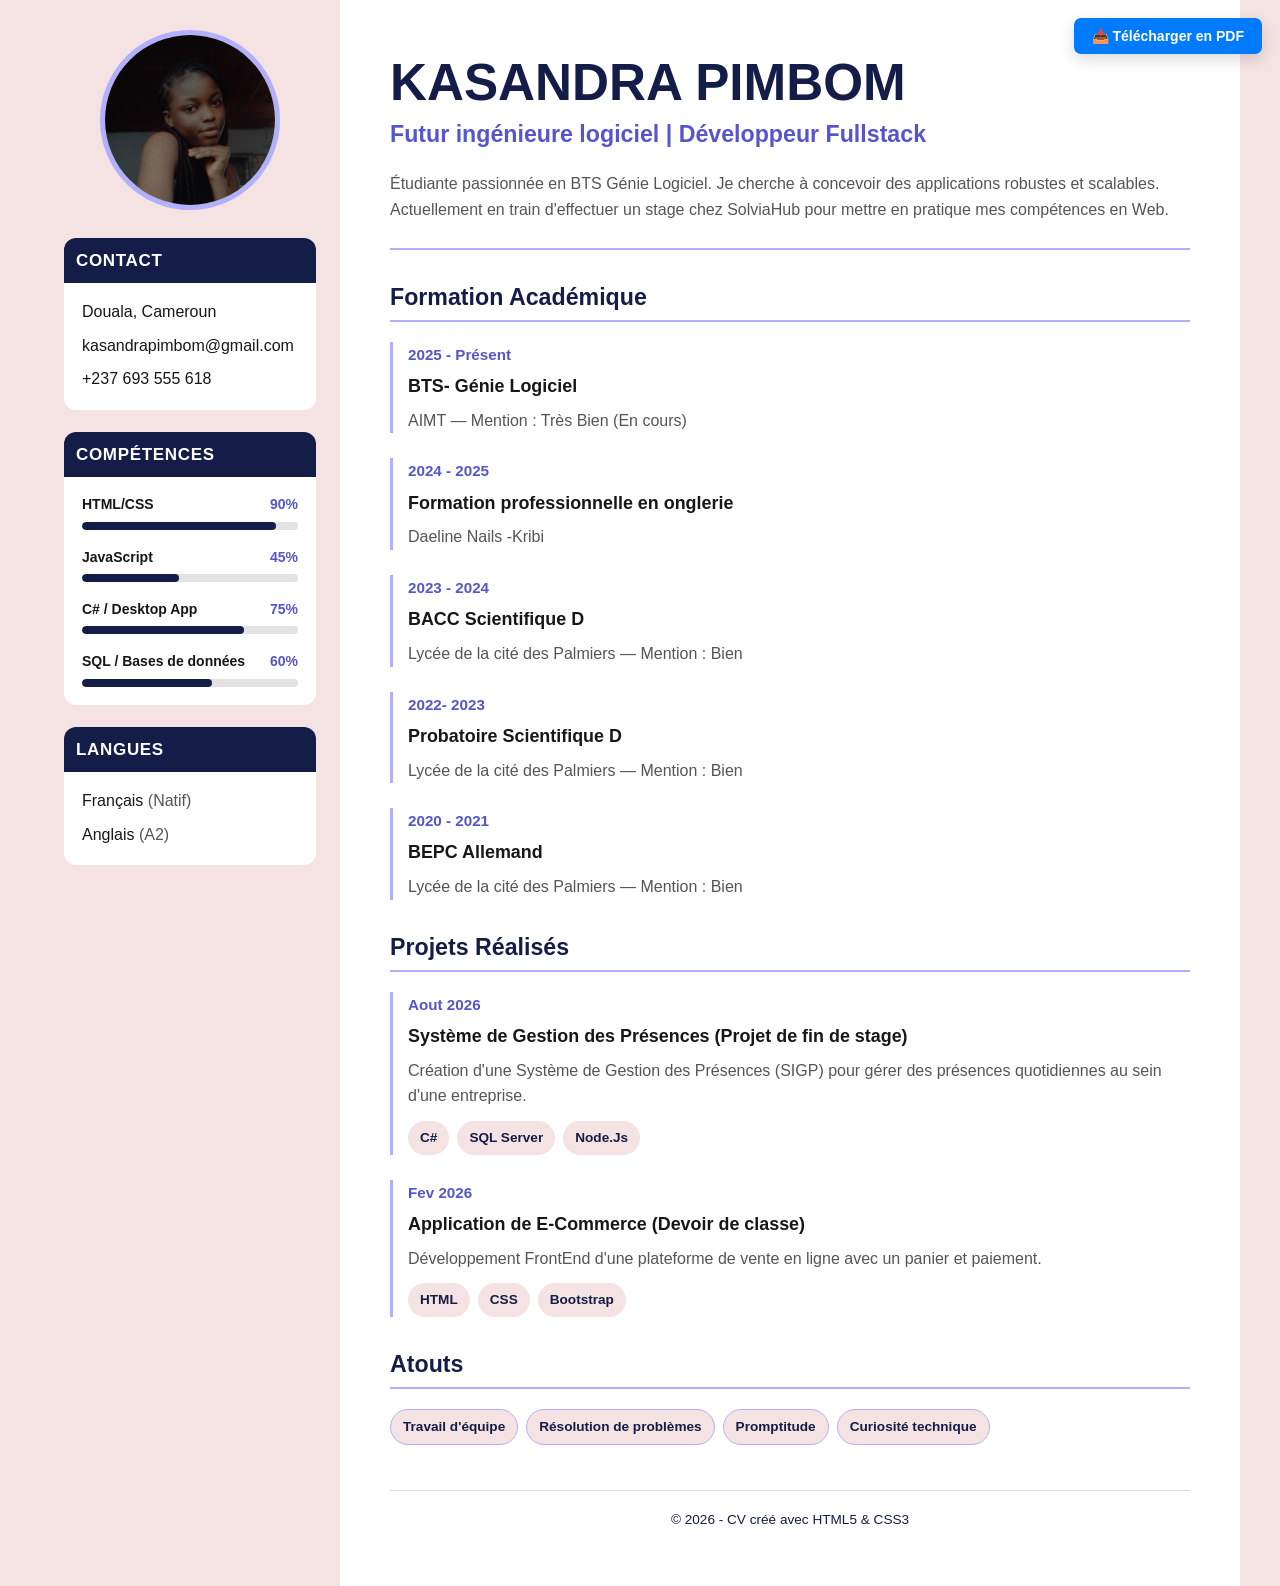
==== commit c59aec82: "changes" ====
--- a/ressources/pages/CV.html
+++ b/ressources/pages/CV.html
@@ -159,7 +159,7 @@
                     <h3>Système de Gestion des Présences (Projet de fin de stage)</h3>
                     <p>
                         Création d'une Système de Gestion des Présences (SIGP)
-                        pour gérer des présneces quotidiennes au sein d'une entreprise.
+                        pour gérer des présences quotidiennes au sein d'une entreprise.
                     </p>
 
                     <div class="technologies" aria-label="Technologies utilisées">
